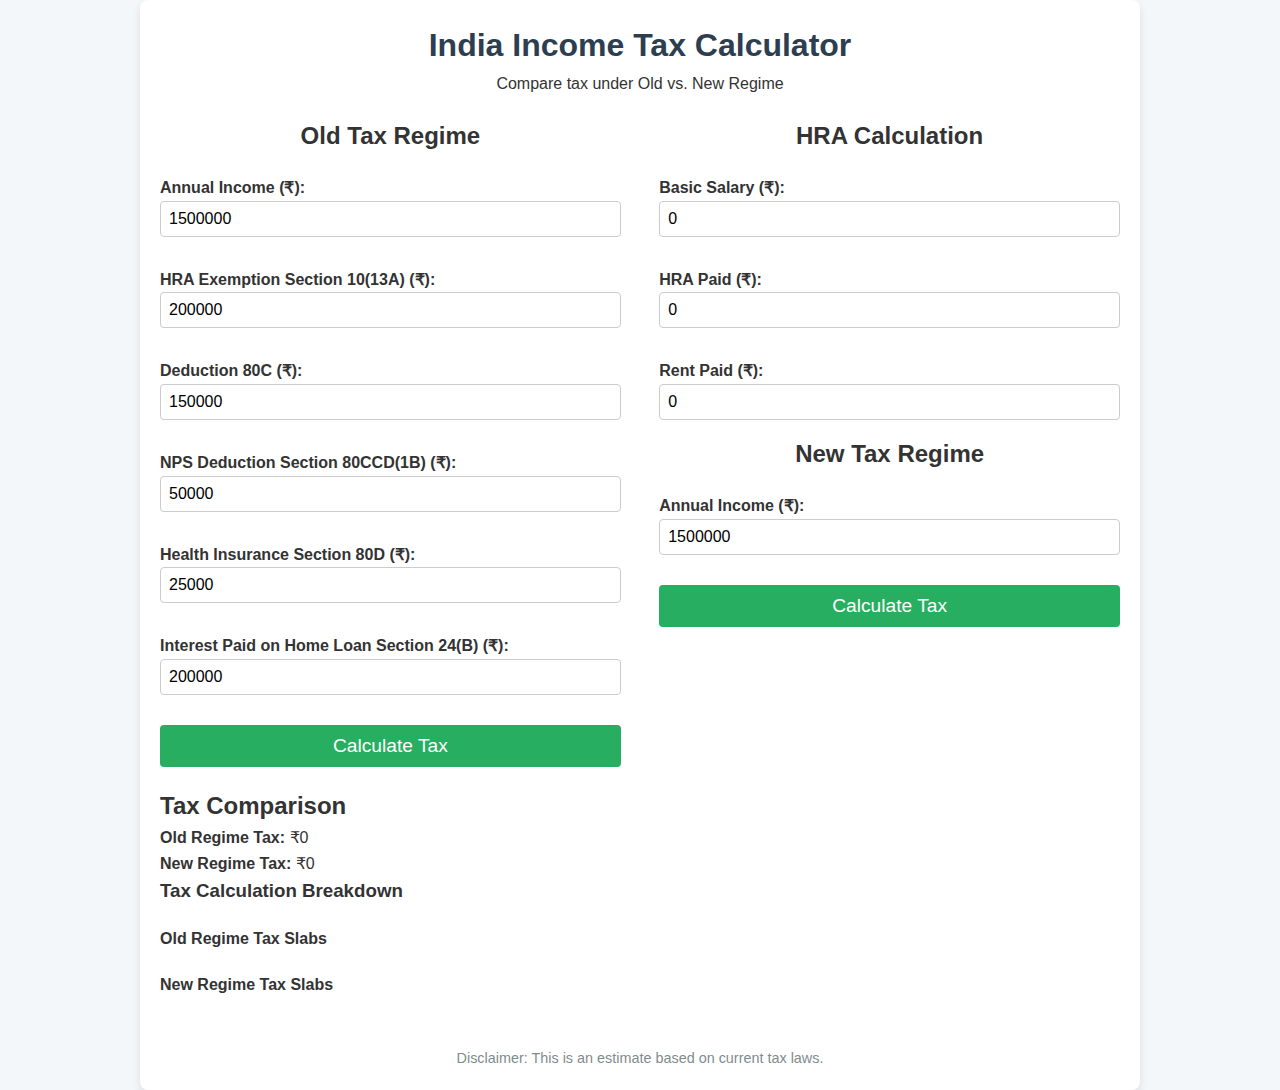
==== index.html @ 26e15979 "add tax breakup" ====
<!DOCTYPE html>
<html lang="en">
<head>
  <meta charset="UTF-8">
  <meta name="viewport" content="width=device-width, initial-scale=1.0">
  <title>Income Tax Calculator - India</title>
  <link rel="stylesheet" href="styles.css">
</head>
<body>
  <div class="container">
    <header>
      <h1>India Income Tax Calculator</h1>
      <p>Compare tax under Old vs. New Regime</p>
    </header>

    <main>
      <div class="tax-sections">
        <!-- Left Section (Old Tax Regime) -->
        <section class="tax-regime old-regime">
          <h2>Old Tax Regime</h2>
          <form id="oldTaxForm">
            <div class="form-group">
              <label for="income">Annual Income (₹):</label>
              <input type="number" id="income" name="income" value="1500000" required>
            </div>
            <div class="form-group">
                <label for="deductionHRA">HRA Exemption Section 10(13A) (₹):</label>
                <input type="number" id="deductionHRA" name="deductionHRA" value="200000">
              </div>
            <div class="form-group">
              <label for="deduction80c">Deduction 80C (₹):</label>
              <input type="number" id="deduction80c" name="deduction80c" value="150000">
            </div>
            <div class="form-group">
              <label for="deductionNPS">NPS Deduction Section 80CCD(1B) (₹):</label>
              <input type="number" id="deductionNPS" name="deductionNPS" value="50000">
            </div>
            <div class="form-group">
              <label for="deductionHealth">Health Insurance Section 80D (₹):</label>
              <input type="number" id="deductionHealth" name="deductionHealth" value="25000">
            </div>
            <div class="form-group">
                <label for="interestHomeLoan">Interest Paid on Home Loan Section 24(B) (₹):</label>
                <input type="number" id="interestHomeLoan" name="interestHomeLoan" value="200000">
              </div>
            <button type="button" onclick="calculateTax()">Calculate Tax</button>
          </form>

          
        </section>

        <!-- Right Section (New Tax Regime) -->
        <section class="tax-regime new-regime">
            <!-- New HRA Calculation Section -->
          <h2>HRA Calculation</h2>
          <form id="hraForm">
            <div class="form-group">
              <label for="basicSalary">Basic Salary (₹):</label>
              <input type="number" id="basicSalary" name="basicSalary" value="0">
            </div>
            <div class="form-group">
              <label for="hraPaid">HRA Paid (₹):</label>
              <input type="number" id="hraPaid" name="hraPaid" value="0">
            </div>
            <div class="form-group">
              <label for="rentPaid">Rent Paid (₹):</label>
              <input type="number" id="rentPaid" name="rentPaid" value="0">
            </div>
          </form>
          <h2>New Tax Regime</h2>
          <form id="newTaxForm">
            <div class="form-group">
              <label for="incomeNew">Annual Income (₹):</label>
              <input type="number" id="incomeNew" name="incomeNew" value="1500000" required>
            </div>
            <button type="button" onclick="calculateTax()">Calculate Tax</button>
          </form>
        </section>
      </div>

      <!-- Results Section -->
      <div class="results-container">
        <h2>Tax Comparison</h2>
        <p><strong>Old Regime Tax:</strong> ₹<span id="oldTax">0</span></p>
        <p><strong>New Regime Tax:</strong> ₹<span id="newTax">0</span></p>
        <p id="savings" style="color: green; font-weight: bold;"></p>
        <p id="hraExemption" style="color: blue; font-weight: bold;"></p>

        <!-- Breakdown of the calculation -->
        <div id="taxBreakdown">
          <h3>Tax Calculation Breakdown</h3>
          <table id="oldRegimeTaxBreakbownTable">
            <tbody id="oldRegimeTaxBreakbownBody"></tbody>
          </table>

          <!-- Old Regime Tax Breakdown -->
          <h4>Old Regime Tax Slabs</h4>
          <table id="oldRegimeTable">
            <thead id="oldRegimeBreakdownHead">
              <!-- <tr>
                <th>Slab</th>
                <th>Taxable Income (₹)</th>
                <th>Tax Rate</th>
                <th>Calculated Tax (₹)</th>
              </tr> -->
            </thead>
            <tbody id="oldRegimeBreakdown"></tbody>
          </table>
          
          <!-- New Regime Tax Breakdown -->
          <h4>New Regime Tax Slabs</h4>
          <table id="newRegimeTable">
            <thead id="newRegimeBreakdownHead">
              <!-- <tr>
                <th>Slab</th>
                <th>Taxable Income (₹)</th>
                <th>Tax Rate</th>
                <th>Calculated Tax (₹)</th>
              </tr> -->
            </thead>
            <tbody id="newRegimeBreakdown"></tbody>
          </table>
        </div>
      </div>
    </main>

    <footer>
      <p>Disclaimer: This is an estimate based on current tax laws.</p>
    </footer>
  </div>
  <script src="scripts.js"></script>
</body>
</html>
---- styles.css ----
* {
  margin: 0;
  padding: 0;
  box-sizing: border-box;
}

body {
  font-family: Arial, sans-serif;
  background-color: #f4f7fa;
  color: #333;
  line-height: 1.6;
}

.container {
  width: 100%;
  max-width: 1000px;
  margin: 0 auto;
  padding: 20px;
  background-color: #fff;
  border-radius: 8px;
  box-shadow: 0 4px 8px rgba(0, 0, 0, 0.1);
}

header {
  text-align: center;
  margin-bottom: 20px;
}

h1 {
  font-size: 2em;
  color: #2c3e50;
}

.tax-sections {
  display: flex;
  justify-content: space-between;
  gap: 20px;
}

.tax-regime {
  width: 48%;
}

.tax-regime h2 {
  text-align: center;
  margin-bottom: 20px;
}

form {
  display: flex;
  flex-direction: column;
  gap: 15px;
}

.form-group {
  display: flex;
  flex-direction: column;
}

label {
  font-weight: bold;
}

input[type="number"], select {
  padding: 8px;
  font-size: 1em;
  border: 1px solid #ccc;
  border-radius: 4px;
}

button {
  padding: 10px;
  font-size: 1.2em;
  background-color: #27ae60;
  color: white;
  border: none;
  border-radius: 4px;
  cursor: pointer;
}

button:hover {
  background-color: #2ecc71;
}

#result {
  margin-top: 30px;
  padding: 20px;
  background-color: #ecf0f1;
  border-radius: 6px;
}

footer {
  text-align: center;
  margin-top: 30px;
  font-size: 0.9em;
  color: #7f8c8d;
}

/* Basic styling for tables */
table {
  width: 100%;
  border-collapse: collapse;
  margin-top: 20px;
}
table, th, td {
  border: 1px solid black;
}
th, td {
  padding: 8px;
  text-align: left;
}
th {
  background-color: #f4f4f4;
}
.results-container {
  margin-top: 20px;
}
.form-group {
  margin-bottom: 15px;
}
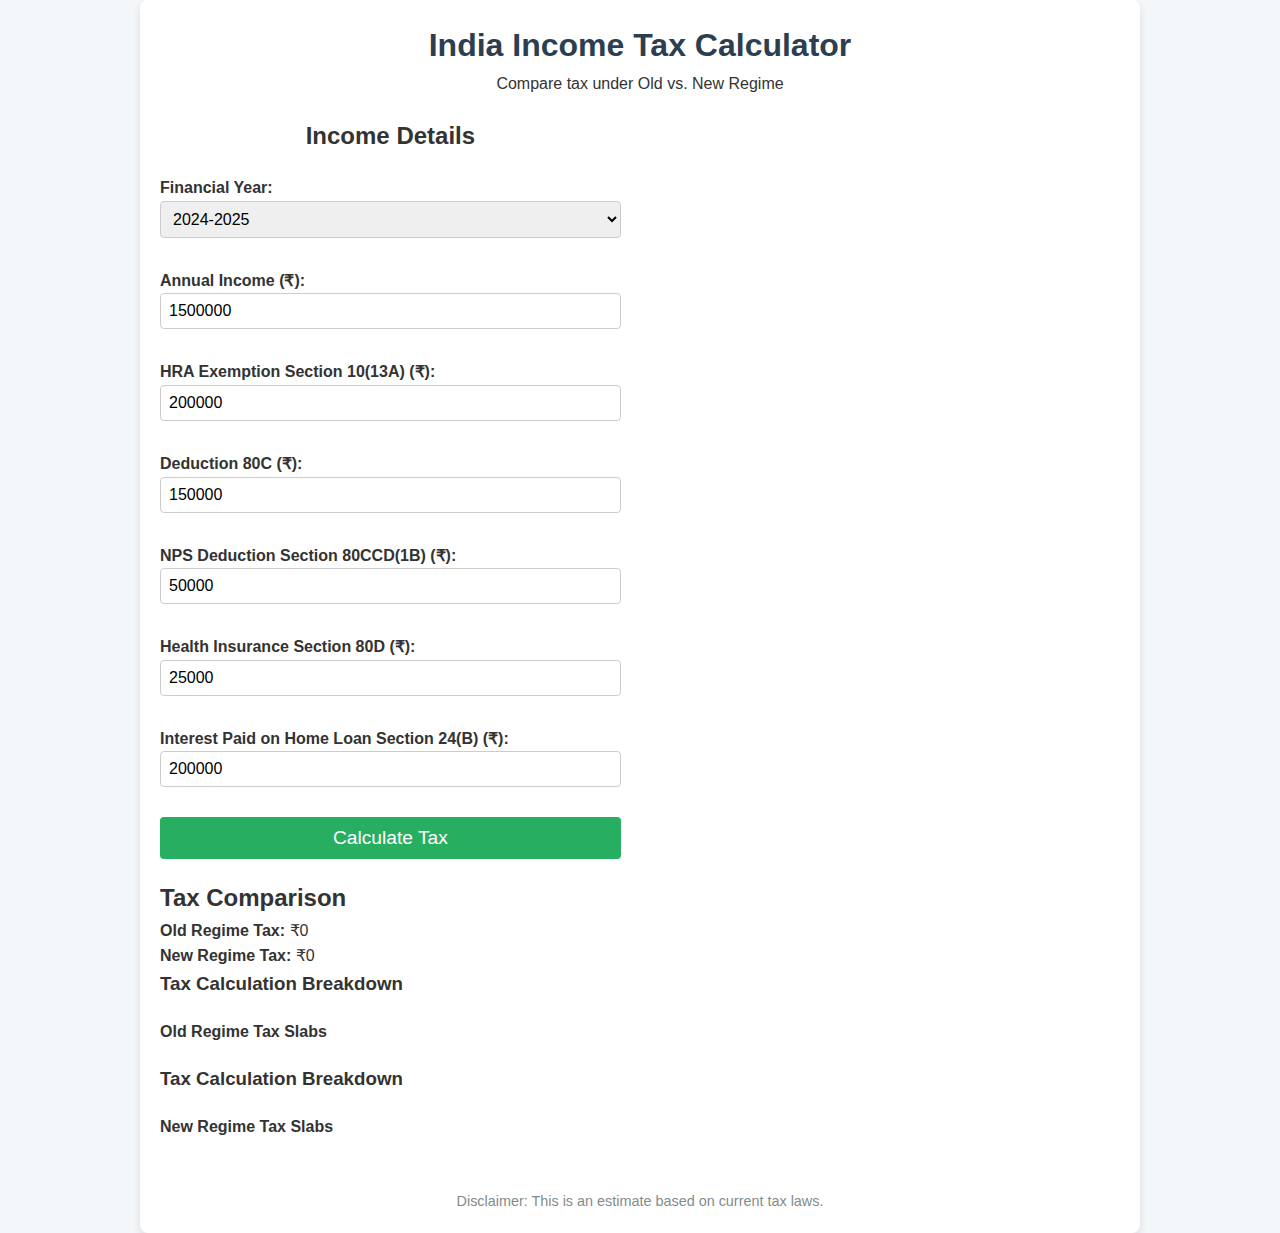
==== commit 58947fc2: "add marginal  logic" ====
--- a/index.html
+++ b/index.html
@@ -17,31 +17,38 @@
       <div class="tax-sections">
         <!-- Left Section (Old Tax Regime) -->
         <section class="tax-regime old-regime">
-          <h2>Old Tax Regime</h2>
+          <h2>Income Details</h2>
           <form id="oldTaxForm">
             <div class="form-group">
+                <label for="financialYear">Financial Year:</label>
+                <select type="number" id="financialYear" name="financialYear" required>  
+                    <option value="2024">2024-2025</option>
+                    <option value="2025">2025-2026</option>
+                </select>
+            </div>
+            <div class="form-group">
               <label for="income">Annual Income (₹):</label>
-              <input type="number" id="income" name="income" value="1500000" required>
+              <input type="number" id="income" name="income" value="1500000" min="0" required>
             </div>
             <div class="form-group">
                 <label for="deductionHRA">HRA Exemption Section 10(13A) (₹):</label>
-                <input type="number" id="deductionHRA" name="deductionHRA" value="200000">
+                <input type="number" id="deductionHRA" name="deductionHRA" min="0"   value="200000">
               </div>
             <div class="form-group">
               <label for="deduction80c">Deduction 80C (₹):</label>
-              <input type="number" id="deduction80c" name="deduction80c" value="150000">
+              <input type="number" id="deduction80c" name="deduction80c" min="0" max="150000" value="150000">
             </div>
             <div class="form-group">
               <label for="deductionNPS">NPS Deduction Section 80CCD(1B) (₹):</label>
-              <input type="number" id="deductionNPS" name="deductionNPS" value="50000">
+              <input type="number" id="deductionNPS" name="deductionNPS" min="0" max="50000" value="50000">
             </div>
             <div class="form-group">
               <label for="deductionHealth">Health Insurance Section 80D (₹):</label>
-              <input type="number" id="deductionHealth" name="deductionHealth" value="25000">
+              <input type="number" id="deductionHealth" name="deductionHealth" min="0" max="75000" value="25000">
             </div>
             <div class="form-group">
                 <label for="interestHomeLoan">Interest Paid on Home Loan Section 24(B) (₹):</label>
-                <input type="number" id="interestHomeLoan" name="interestHomeLoan" value="200000">
+                <input type="number" id="interestHomeLoan" name="interestHomeLoan" min="0" max="200000" value="200000">
               </div>
             <button type="button" onclick="calculateTax()">Calculate Tax</button>
           </form>
@@ -52,7 +59,7 @@
         <!-- Right Section (New Tax Regime) -->
         <section class="tax-regime new-regime">
             <!-- New HRA Calculation Section -->
-          <h2>HRA Calculation</h2>
+          <!-- <h2>HRA Calculation</h2>
           <form id="hraForm">
             <div class="form-group">
               <label for="basicSalary">Basic Salary (₹):</label>
@@ -66,15 +73,15 @@
               <label for="rentPaid">Rent Paid (₹):</label>
               <input type="number" id="rentPaid" name="rentPaid" value="0">
             </div>
-          </form>
-          <h2>New Tax Regime</h2>
+          </form> -->
+          <!-- <h2>New Tax Regime</h2>
           <form id="newTaxForm">
             <div class="form-group">
               <label for="incomeNew">Annual Income (₹):</label>
               <input type="number" id="incomeNew" name="incomeNew" value="1500000" required>
             </div>
             <button type="button" onclick="calculateTax()">Calculate Tax</button>
-          </form>
+          </form> -->
         </section>
       </div>
 
@@ -97,26 +104,20 @@
           <h4>Old Regime Tax Slabs</h4>
           <table id="oldRegimeTable">
             <thead id="oldRegimeBreakdownHead">
-              <!-- <tr>
-                <th>Slab</th>
-                <th>Taxable Income (₹)</th>
-                <th>Tax Rate</th>
-                <th>Calculated Tax (₹)</th>
-              </tr> -->
+            
             </thead>
             <tbody id="oldRegimeBreakdown"></tbody>
           </table>
           
+          <h3>Tax Calculation Breakdown</h3>
+          <table id="newRegimeTaxBreakbownTable">
+            <tbody id="newRegimeTaxBreakbownBody"></tbody>
+          </table>
           <!-- New Regime Tax Breakdown -->
           <h4>New Regime Tax Slabs</h4>
           <table id="newRegimeTable">
             <thead id="newRegimeBreakdownHead">
-              <!-- <tr>
-                <th>Slab</th>
-                <th>Taxable Income (₹)</th>
-                <th>Tax Rate</th>
-                <th>Calculated Tax (₹)</th>
-              </tr> -->
+             
             </thead>
             <tbody id="newRegimeBreakdown"></tbody>
           </table>
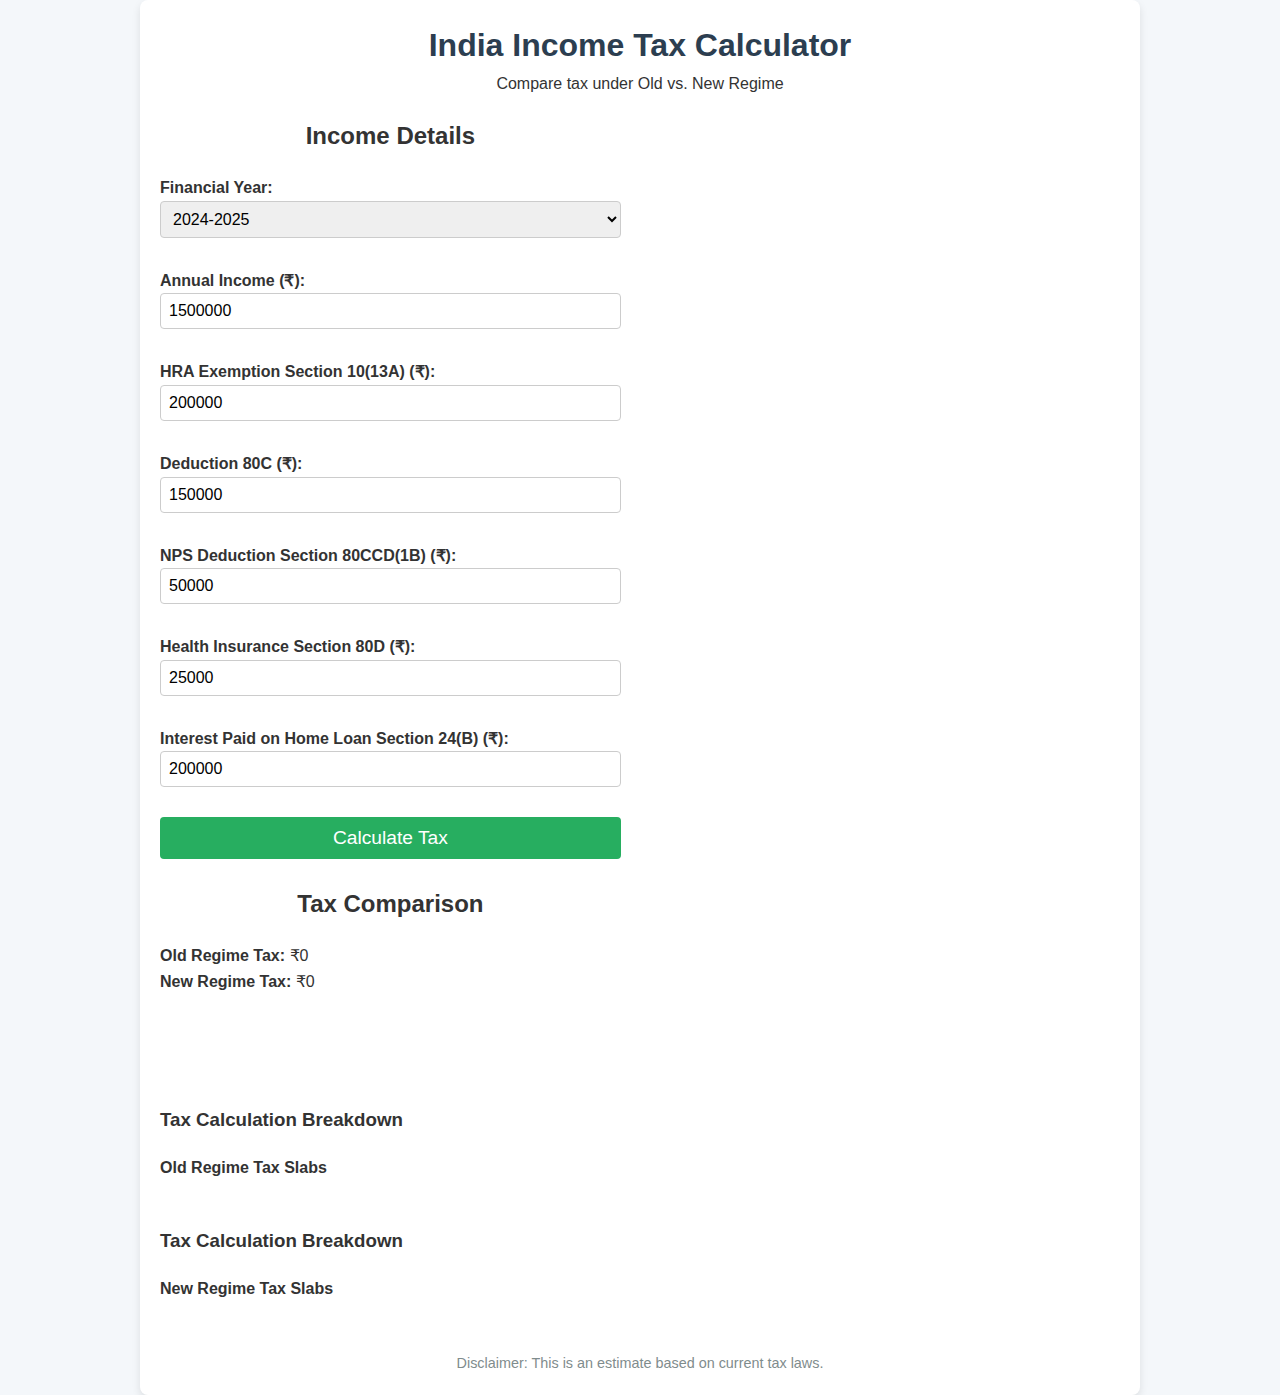
==== commit ddd9e9a2: "add svg" ====
--- a/index.html
+++ b/index.html
@@ -8,6 +8,7 @@
 </head>
 <body>
   <div class="container">
+    
     <header>
       <h1>India Income Tax Calculator</h1>
       <p>Compare tax under Old vs. New Regime</p>
@@ -84,44 +85,51 @@
           </form> -->
         </section>
       </div>
-
+      <br>
       <!-- Results Section -->
+      <div class="tax-sections">
+        <section class="tax-regime" style="height: 200px;">
+            <h2>Tax Comparison</h2>
+            <p><strong>Old Regime Tax:</strong> ₹<span id="oldTax">0</span></p>
+            <p><strong>New Regime Tax:</strong> ₹<span id="newTax">0</span></p>
+            <p id="savings" style="color: green; font-weight: bold;"></p>
+            <p id="hraExemption" style="color: blue; font-weight: bold;"></p>
+        </section>
+        <section class="tax-regime">
+            <div class="svg" id="svg" style="z-index:1"></div>
+        </section>
+        <!-- Breakdown of the calculation -->
+       
+      </div>
       <div class="results-container">
-        <h2>Tax Comparison</h2>
-        <p><strong>Old Regime Tax:</strong> ₹<span id="oldTax">0</span></p>
-        <p><strong>New Regime Tax:</strong> ₹<span id="newTax">0</span></p>
-        <p id="savings" style="color: green; font-weight: bold;"></p>
-        <p id="hraExemption" style="color: blue; font-weight: bold;"></p>
-
-        <!-- Breakdown of the calculation -->
         <div id="taxBreakdown">
-          <h3>Tax Calculation Breakdown</h3>
-          <table id="oldRegimeTaxBreakbownTable">
-            <tbody id="oldRegimeTaxBreakbownBody"></tbody>
-          </table>
-
-          <!-- Old Regime Tax Breakdown -->
-          <h4>Old Regime Tax Slabs</h4>
-          <table id="oldRegimeTable">
-            <thead id="oldRegimeBreakdownHead">
-            
-            </thead>
-            <tbody id="oldRegimeBreakdown"></tbody>
-          </table>
-          
-          <h3>Tax Calculation Breakdown</h3>
-          <table id="newRegimeTaxBreakbownTable">
-            <tbody id="newRegimeTaxBreakbownBody"></tbody>
-          </table>
-          <!-- New Regime Tax Breakdown -->
-          <h4>New Regime Tax Slabs</h4>
-          <table id="newRegimeTable">
-            <thead id="newRegimeBreakdownHead">
-             
-            </thead>
-            <tbody id="newRegimeBreakdown"></tbody>
-          </table>
-        </div>
+            <h3>Tax Calculation Breakdown</h3>
+            <table id="oldRegimeTaxBreakbownTable">
+              <tbody id="oldRegimeTaxBreakbownBody"></tbody>
+            </table>
+  
+            <!-- Old Regime Tax Breakdown -->
+            <h4>Old Regime Tax Slabs</h4>
+            <table id="oldRegimeTable">
+              <thead id="oldRegimeBreakdownHead">
+              
+              </thead>
+              <tbody id="oldRegimeBreakdown"></tbody>
+            </table>
+            <br>
+            <h3>Tax Calculation Breakdown</h3>
+            <table id="newRegimeTaxBreakbownTable">
+              <tbody id="newRegimeTaxBreakbownBody"></tbody>
+            </table>
+            <!-- New Regime Tax Breakdown -->
+            <h4>New Regime Tax Slabs</h4>
+            <table id="newRegimeTable">
+              <thead id="newRegimeBreakdownHead">
+               
+              </thead>
+              <tbody id="newRegimeBreakdown"></tbody>
+            </table>
+          </div>
       </div>
     </main>
 
@@ -130,5 +138,7 @@
     </footer>
   </div>
   <script src="scripts.js"></script>
+  <!-- <script src="https://cdnjs.cloudflare.com/ajax/libs/bodymovin/5.12.2/lottie.min.js" integrity="sha512-jEnuDt6jfecCjthQAJ+ed0MTVA++5ZKmlUcmDGBv2vUI/REn6FuIdixLNnQT+vKusE2hhTk2is3cFvv5wA+Sgg==" crossorigin="anonymous" referrerpolicy="no-referrer"></script> -->
+  <script src="lottie.min.js"></script>
 </body>
 </html>
--- a/styles.css
+++ b/styles.css
@@ -117,4 +117,13 @@
 }
 .form-group {
   margin-bottom: 15px;
+}
+#svg {
+  display: flex;
+  width: 150px;
+  /* position: none; */
+  top: -40px;
+  left: -400px;
+  /* pointer-events: none; */
+  z-index:1
 }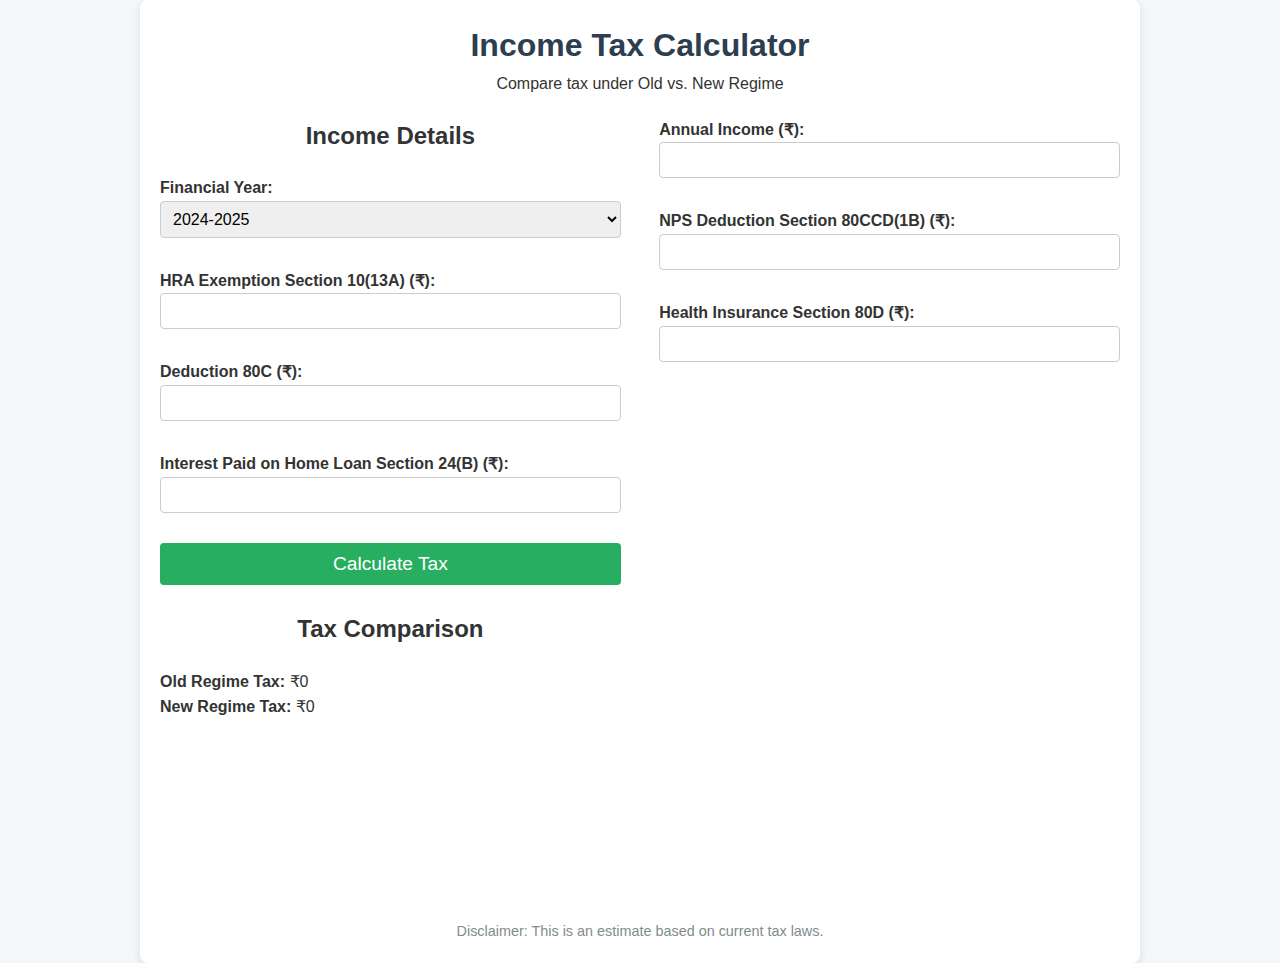
==== commit 07304a38: "update index" ====
--- a/index.html
+++ b/index.html
@@ -10,7 +10,7 @@
   <div class="container">
     
     <header>
-      <h1>India Income Tax Calculator</h1>
+      <h1>Income Tax Calculator</h1>
       <p>Compare tax under Old vs. New Regime</p>
     </header>
 
@@ -21,36 +21,25 @@
           <h2>Income Details</h2>
           <form id="oldTaxForm">
             <div class="form-group">
-                <label for="financialYear">Financial Year:</label>
+                <label for="financialYear" class="required">Financial Year:</label>
                 <select type="number" id="financialYear" name="financialYear" required>  
                     <option value="2024">2024-2025</option>
                     <option value="2025">2025-2026</option>
                 </select>
             </div>
-            <div class="form-group">
-              <label for="income">Annual Income (₹):</label>
-              <input type="number" id="income" name="income" value="1500000" min="0" required>
-            </div>
+            
             <div class="form-group">
                 <label for="deductionHRA">HRA Exemption Section 10(13A) (₹):</label>
-                <input type="number" id="deductionHRA" name="deductionHRA" min="0"   value="200000">
+                <input type="number" id="deductionHRA" name="deductionHRA" min="0"   >
               </div>
             <div class="form-group">
               <label for="deduction80c">Deduction 80C (₹):</label>
-              <input type="number" id="deduction80c" name="deduction80c" min="0" max="150000" value="150000">
-            </div>
-            <div class="form-group">
-              <label for="deductionNPS">NPS Deduction Section 80CCD(1B) (₹):</label>
-              <input type="number" id="deductionNPS" name="deductionNPS" min="0" max="50000" value="50000">
-            </div>
-            <div class="form-group">
-              <label for="deductionHealth">Health Insurance Section 80D (₹):</label>
-              <input type="number" id="deductionHealth" name="deductionHealth" min="0" max="75000" value="25000">
+              <input type="number" id="deduction80c" name="deduction80c" min="0" max="150000" >
             </div>
             <div class="form-group">
                 <label for="interestHomeLoan">Interest Paid on Home Loan Section 24(B) (₹):</label>
-                <input type="number" id="interestHomeLoan" name="interestHomeLoan" min="0" max="200000" value="200000">
-              </div>
+                <input type="number" id="interestHomeLoan" name="interestHomeLoan" min="0" max="200000" >
+            </div>
             <button type="button" onclick="calculateTax()">Calculate Tax</button>
           </form>
 
@@ -59,30 +48,22 @@
 
         <!-- Right Section (New Tax Regime) -->
         <section class="tax-regime new-regime">
-            <!-- New HRA Calculation Section -->
-          <!-- <h2>HRA Calculation</h2>
-          <form id="hraForm">
-            <div class="form-group">
-              <label for="basicSalary">Basic Salary (₹):</label>
-              <input type="number" id="basicSalary" name="basicSalary" value="0">
-            </div>
-            <div class="form-group">
-              <label for="hraPaid">HRA Paid (₹):</label>
-              <input type="number" id="hraPaid" name="hraPaid" value="0">
-            </div>
-            <div class="form-group">
-              <label for="rentPaid">Rent Paid (₹):</label>
-              <input type="number" id="rentPaid" name="rentPaid" value="0">
-            </div>
-          </form> -->
-          <!-- <h2>New Tax Regime</h2>
-          <form id="newTaxForm">
-            <div class="form-group">
-              <label for="incomeNew">Annual Income (₹):</label>
-              <input type="number" id="incomeNew" name="incomeNew" value="1500000" required>
-            </div>
-            <button type="button" onclick="calculateTax()">Calculate Tax</button>
-          </form> -->
+            
+            <form id="newTaxForm">
+                <div class="form-group">
+                    <label for="income" class="required">Annual Income (₹):</label>
+                    <input type="number" id="income" name="income"  min="0" required>
+                  </div>
+                <div class="form-group">
+                    <label for="deductionNPS">NPS Deduction Section 80CCD(1B) (₹):</label>
+                    <input type="number" id="deductionNPS" name="deductionNPS" min="0" max="50000" >
+                </div>
+                <div class="form-group">
+                    <label for="deductionHealth">Health Insurance Section 80D (₹):</label>
+                    <input type="number" id="deductionHealth" name="deductionHealth" min="0" max="75000" >
+                </div>
+                
+            </form>
         </section>
       </div>
       <br>
@@ -103,26 +84,26 @@
       </div>
       <div class="results-container">
         <div id="taxBreakdown">
-            <h3>Tax Calculation Breakdown</h3>
+            <h3 id="oldTaxCalculation"></h3>
             <table id="oldRegimeTaxBreakbownTable">
               <tbody id="oldRegimeTaxBreakbownBody"></tbody>
             </table>
   
             <!-- Old Regime Tax Breakdown -->
-            <h4>Old Regime Tax Slabs</h4>
+            <h4 id="oldSlabCalculation"></h4>
             <table id="oldRegimeTable">
               <thead id="oldRegimeBreakdownHead">
               
               </thead>
               <tbody id="oldRegimeBreakdown"></tbody>
             </table>
-            <br>
-            <h3>Tax Calculation Breakdown</h3>
+            
+            <h3 id="newTaxCalculation"></h3>
             <table id="newRegimeTaxBreakbownTable">
               <tbody id="newRegimeTaxBreakbownBody"></tbody>
             </table>
             <!-- New Regime Tax Breakdown -->
-            <h4>New Regime Tax Slabs</h4>
+            <h4 id="newSlabCalculation"></h4>
             <table id="newRegimeTable">
               <thead id="newRegimeBreakdownHead">
                
@@ -137,8 +118,7 @@
       <p>Disclaimer: This is an estimate based on current tax laws.</p>
     </footer>
   </div>
-  <script src="scripts.js"></script>
-  <!-- <script src="https://cdnjs.cloudflare.com/ajax/libs/bodymovin/5.12.2/lottie.min.js" integrity="sha512-jEnuDt6jfecCjthQAJ+ed0MTVA++5ZKmlUcmDGBv2vUI/REn6FuIdixLNnQT+vKusE2hhTk2is3cFvv5wA+Sgg==" crossorigin="anonymous" referrerpolicy="no-referrer"></script> -->
+  <script src="calculation.js"></script>
   <script src="lottie.min.js"></script>
 </body>
 </html>
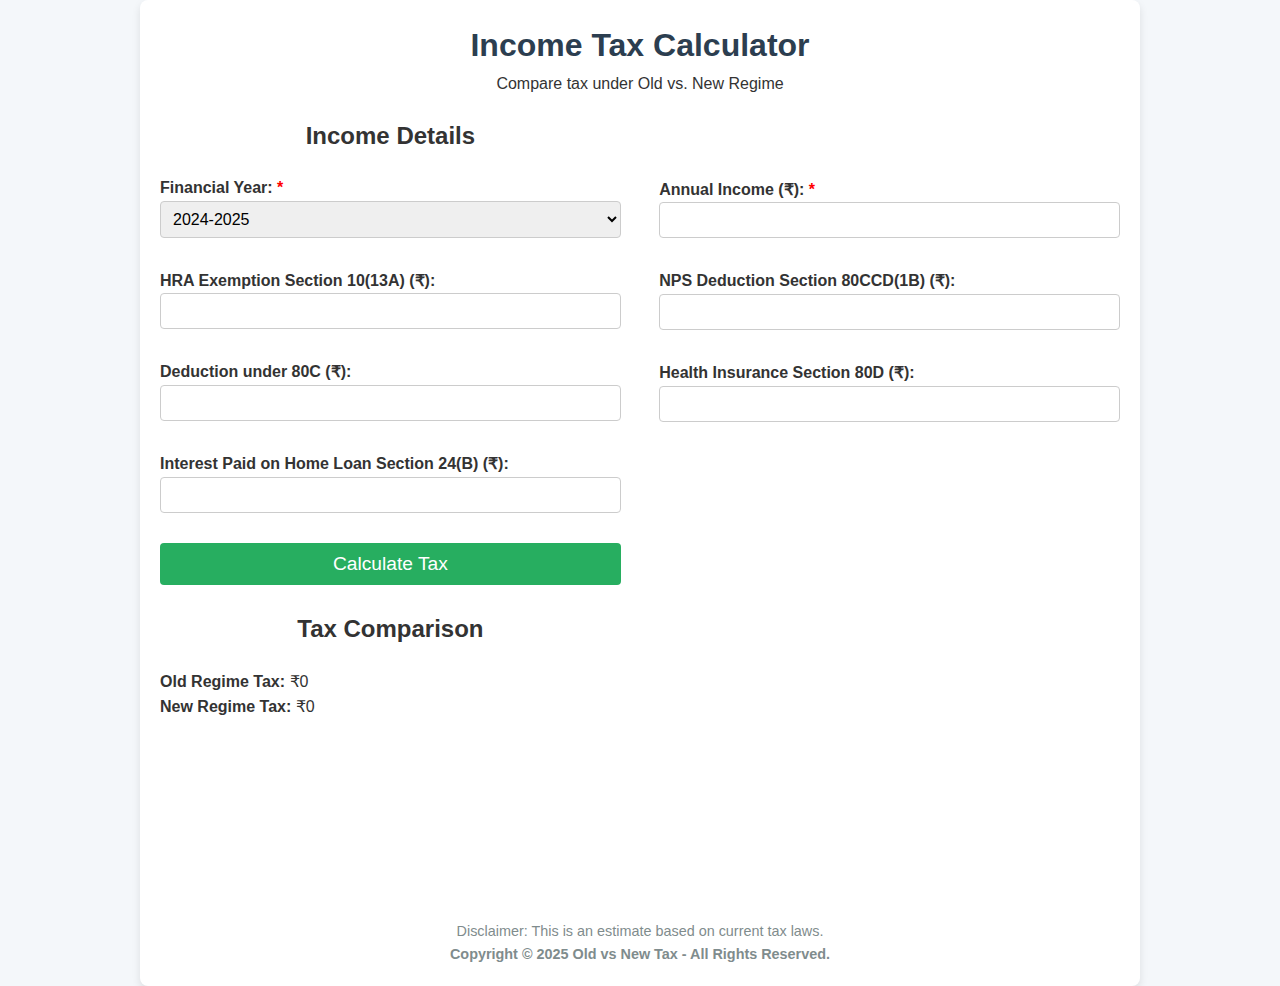
==== commit 0191f6a1: "responsive" ====
--- a/index.html
+++ b/index.html
@@ -33,7 +33,7 @@
                 <input type="number" id="deductionHRA" name="deductionHRA" min="0"   >
               </div>
             <div class="form-group">
-              <label for="deduction80c">Deduction 80C (₹):</label>
+              <label for="deduction80c">Deduction under 80C (₹):</label>
               <input type="number" id="deduction80c" name="deduction80c" min="0" max="150000" >
             </div>
             <div class="form-group">
@@ -73,8 +73,8 @@
             <h2>Tax Comparison</h2>
             <p><strong>Old Regime Tax:</strong> ₹<span id="oldTax">0</span></p>
             <p><strong>New Regime Tax:</strong> ₹<span id="newTax">0</span></p>
-            <p id="savings" style="color: green; font-weight: bold;"></p>
-            <p id="hraExemption" style="color: blue; font-weight: bold;"></p>
+           
+           
         </section>
         <section class="tax-regime">
             <div class="svg" id="svg" style="z-index:1"></div>
@@ -84,6 +84,7 @@
       </div>
       <div class="results-container">
         <div id="taxBreakdown">
+            <p id="savings" style="color: green; font-weight: bold;"></p>
             <h3 id="oldTaxCalculation"></h3>
             <table id="oldRegimeTaxBreakbownTable">
               <tbody id="oldRegimeTaxBreakbownBody"></tbody>
@@ -116,6 +117,7 @@
 
     <footer>
       <p>Disclaimer: This is an estimate based on current tax laws.</p>
+      <b>Copyright © 2025 Old vs New Tax - All Rights Reserved.</b>
     </footer>
   </div>
   <script src="calculation.js"></script>
--- a/styles.css
+++ b/styles.css
@@ -44,6 +44,15 @@
 .tax-regime h2 {
   text-align: center;
   margin-bottom: 20px;
+}
+
+#newTaxForm{
+  margin-top: 60px;
+}
+
+.required:after {
+  content:" *";
+  color: red;
 }
 
 form {
@@ -101,6 +110,7 @@
   width: 100%;
   border-collapse: collapse;
   margin-top: 20px;
+  margin-bottom: 20px;
 }
 table, th, td {
   border: 1px solid black;
@@ -118,6 +128,10 @@
 .form-group {
   margin-bottom: 15px;
 }
+
+#savings{
+  margin-top: 10px;
+}
 #svg {
   display: flex;
   width: 150px;
@@ -126,4 +140,17 @@
   left: -400px;
   /* pointer-events: none; */
   z-index:1
+}
+
+/* Responsive Design */
+@media (max-width: 768px) {
+  #newTaxForm{
+    margin-top: 60px;
+  }
+}
+
+@media (max-width: 480px) {
+  #newTaxForm{
+    margin-top: 72px;
+  }
 }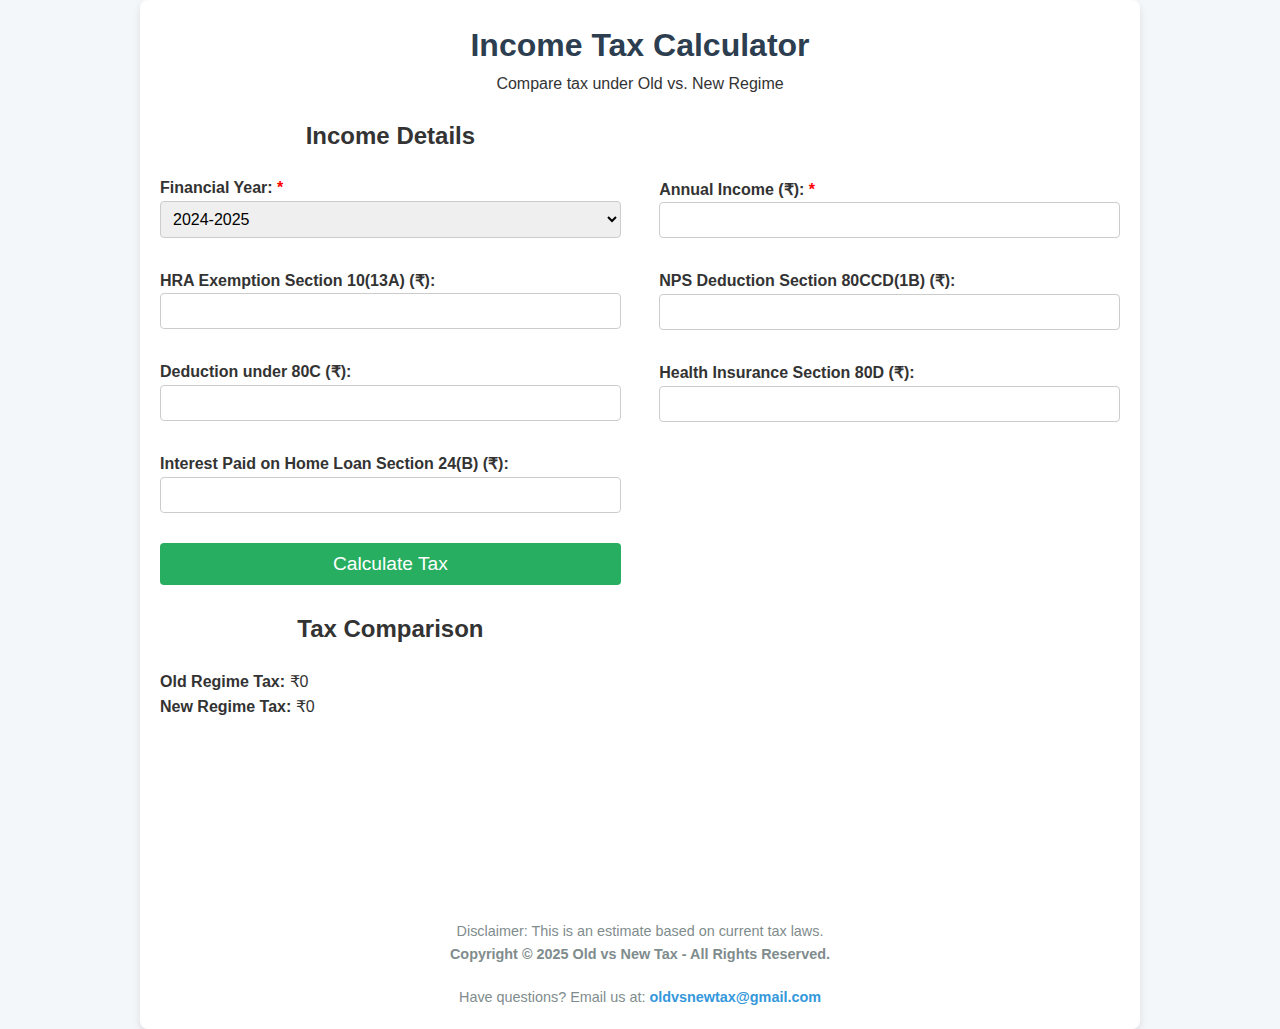
==== commit aeb1127b: "g analytics" ====
--- a/index.html
+++ b/index.html
@@ -5,6 +5,14 @@
   <meta name="viewport" content="width=device-width, initial-scale=1.0">
   <title>Income Tax Calculator - India</title>
   <link rel="stylesheet" href="styles.css">
+  <script async src="https://www.googletagmanager.com/gtag/js?id=G-3J7YX4R82F"></script>
+    <script>
+    window.dataLayer = window.dataLayer || [];
+    function gtag(){dataLayer.push(arguments);}
+    gtag('js', new Date());
+
+    gtag('config', 'G-3J7YX4R82F');
+    </script>
 </head>
 <body>
   <div class="container">
@@ -118,6 +126,11 @@
     <footer>
       <p>Disclaimer: This is an estimate based on current tax laws.</p>
       <b>Copyright © 2025 Old vs New Tax - All Rights Reserved.</b>
+      <div class="contact-info">
+        <p>Have questions? Email us at: 
+            <a href="mailto:oldvsnewtax@gmail.com">oldvsnewtax@gmail.com</a>
+        </p>
+    </div>
     </footer>
   </div>
   <script src="calculation.js"></script>
--- a/styles.css
+++ b/styles.css
@@ -142,6 +142,22 @@
   z-index:1
 }
 
+.contact-info {
+  text-align: center;
+  margin-top: 20px;
+  font-size: 1em;
+}
+
+.contact-info a {
+  color: #3498db;
+  text-decoration: none;
+  font-weight: bold;
+}
+
+.contact-info a:hover {
+  text-decoration: underline;
+}
+
 /* Responsive Design */
 @media (max-width: 768px) {
   #newTaxForm{
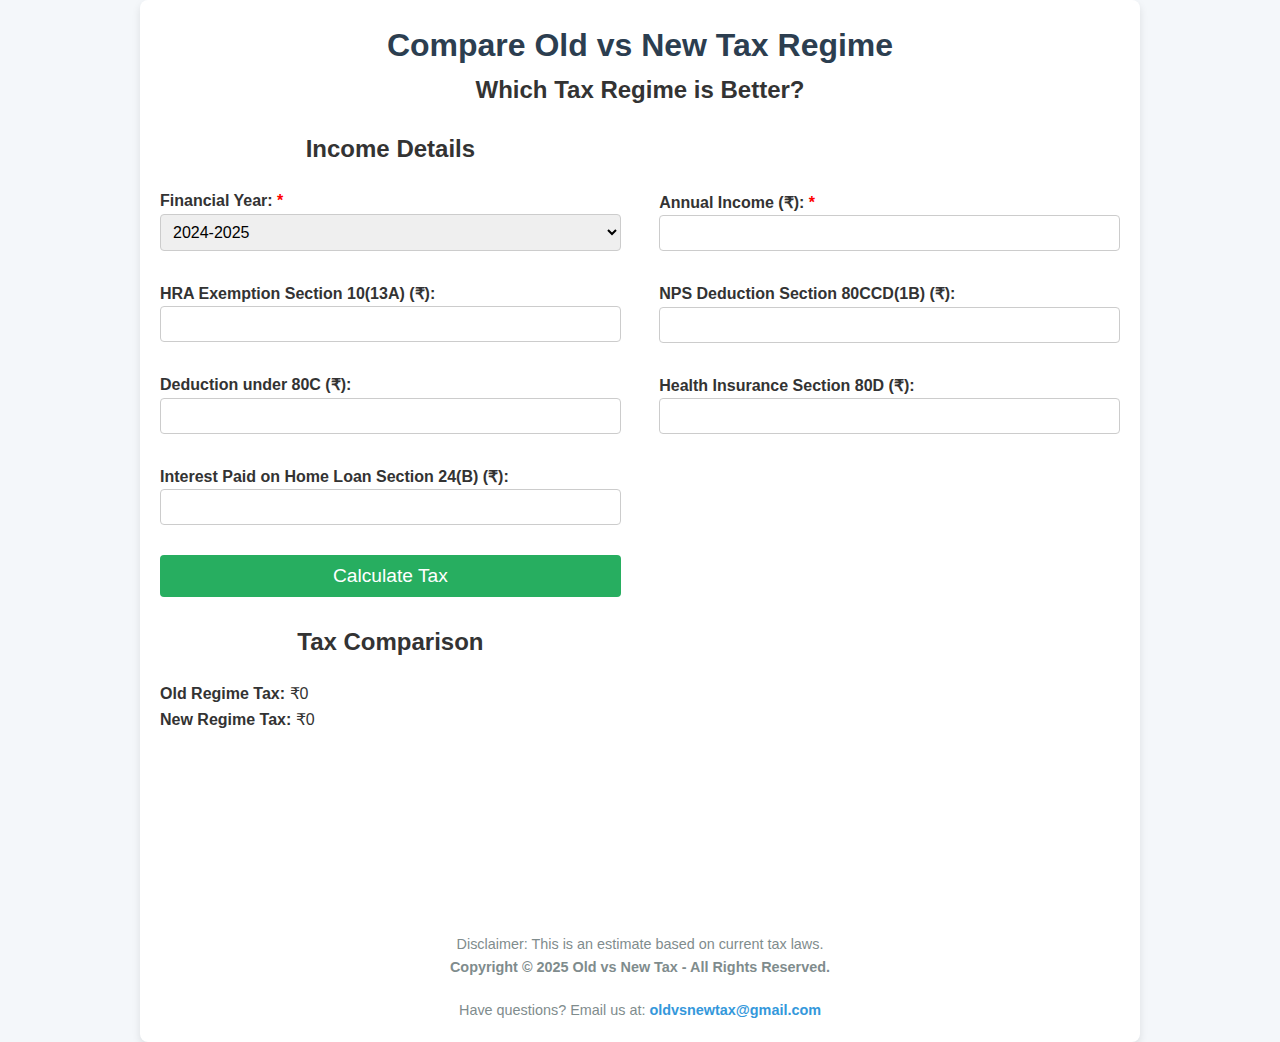
==== commit 89e5add2: "add robot and sitemap" ====
--- a/index.html
+++ b/index.html
@@ -3,7 +3,12 @@
 <head>
   <meta charset="UTF-8">
   <meta name="viewport" content="width=device-width, initial-scale=1.0">
-  <title>Income Tax Calculator - India</title>
+  <meta name="description" content="Compare Old vs New Tax Regime in India. Find out which is better for your income.">
+  <meta name="keywords" content="old tax vs new tax, tax regime, old tax regime, new tax regime, old tax regime slabs, new tax regime slabs, income tax, tax calculator, income tax calculator, tax calculator india, best tax plan">
+  <meta name="author" content="Your Name">
+  <meta name="robots" content="index, follow">
+  <meta name="googlebot" content="index,follow">
+    <title>Old vs New Tax - Compare and Choose the Best Tax Regime</title>
   <link rel="stylesheet" href="styles.css">
   <script async src="https://www.googletagmanager.com/gtag/js?id=G-3J7YX4R82F"></script>
     <script>
@@ -18,8 +23,8 @@
   <div class="container">
     
     <header>
-      <h1>Income Tax Calculator</h1>
-      <p>Compare tax under Old vs. New Regime</p>
+      <h1>Compare Old vs New Tax Regime</h1>
+      <h2>Which Tax Regime is Better?</h2>
     </header>
 
     <main>
@@ -93,6 +98,19 @@
       <div class="results-container">
         <div id="taxBreakdown">
             <p id="savings" style="color: green; font-weight: bold;"></p>
+            <h3 id="newTaxCalculation"></h3>
+            <table id="newRegimeTaxBreakbownTable">
+              <tbody id="newRegimeTaxBreakbownBody"></tbody>
+            </table>
+            <!-- New Regime Tax Breakdown -->
+            <h4 id="newSlabCalculation"></h4>
+            <table id="newRegimeTable">
+              <thead id="newRegimeBreakdownHead">
+               
+              </thead>
+              <tbody id="newRegimeBreakdown"></tbody>
+            </table>
+
             <h3 id="oldTaxCalculation"></h3>
             <table id="oldRegimeTaxBreakbownTable">
               <tbody id="oldRegimeTaxBreakbownBody"></tbody>
@@ -107,18 +125,7 @@
               <tbody id="oldRegimeBreakdown"></tbody>
             </table>
             
-            <h3 id="newTaxCalculation"></h3>
-            <table id="newRegimeTaxBreakbownTable">
-              <tbody id="newRegimeTaxBreakbownBody"></tbody>
-            </table>
-            <!-- New Regime Tax Breakdown -->
-            <h4 id="newSlabCalculation"></h4>
-            <table id="newRegimeTable">
-              <thead id="newRegimeBreakdownHead">
-               
-              </thead>
-              <tbody id="newRegimeBreakdown"></tbody>
-            </table>
+           
           </div>
       </div>
     </main>
